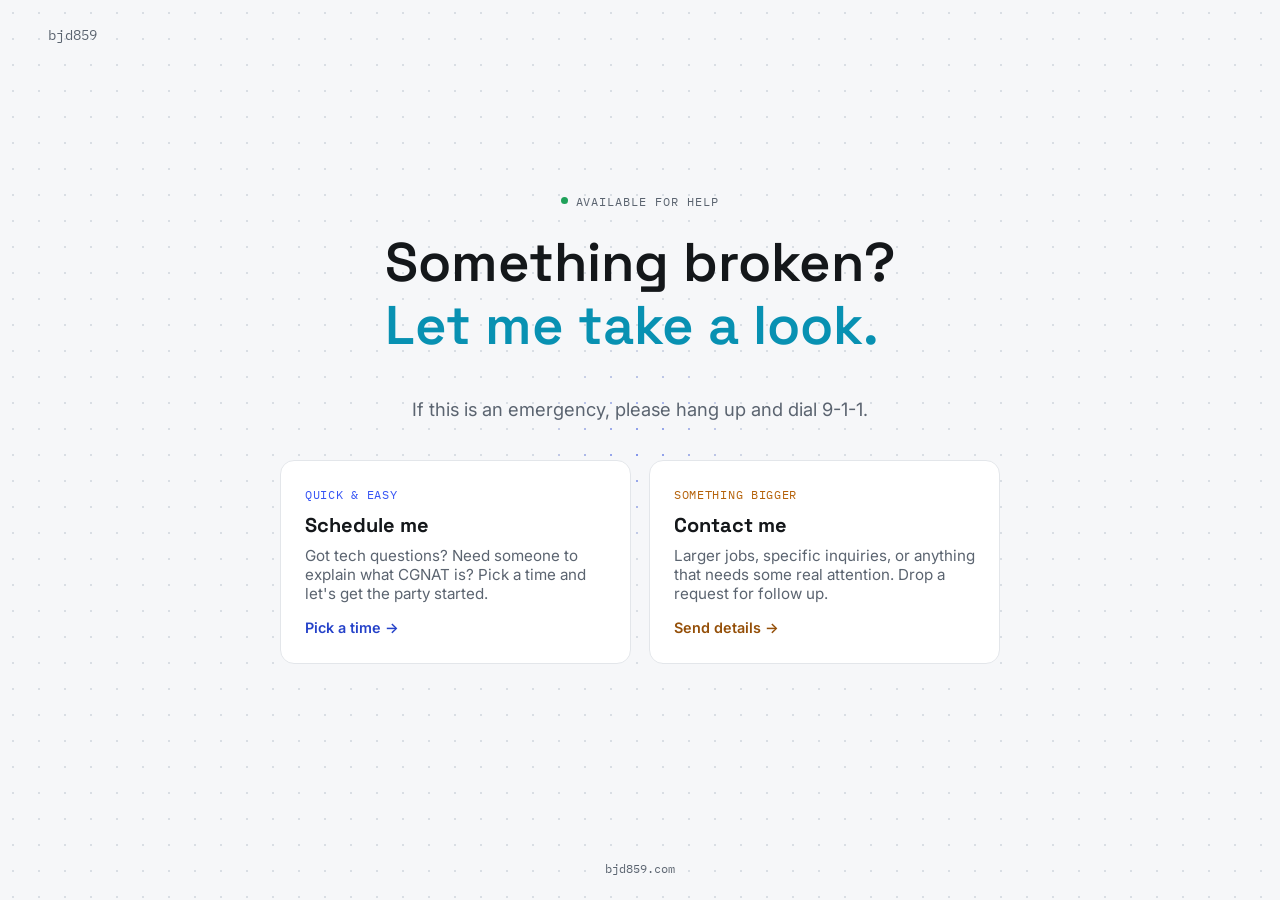
==== index.html @ 6161cbf2 "homepage updated to add tongue in cheek phrases" ====
<!DOCTYPE html>
<html lang="en">
<head>
<meta charset="UTF-8">
<meta name="viewport" content="width=device-width, initial-scale=1.0">
<title>bjd859 — Tech help, on demand</title>
<meta name="description" content="Book a quick tech troubleshooting call, or get in touch for something bigger.">
<link rel="preconnect" href="https://fonts.googleapis.com">
<link rel="preconnect" href="https://fonts.gstatic.com" crossorigin>
<link href="https://fonts.googleapis.com/css2?family=Space+Grotesk:wght@500;600;700&family=Inter:wght@400;500;600&family=IBM+Plex+Mono:wght@400;500&display=swap" rel="stylesheet">
<link rel="stylesheet" href="styles.css">
</head>
<body>
  <div class="dot-grid" aria-hidden="true"></div>
  <div class="dot-grid-highlight" aria-hidden="true"></div>

  <header class="site-header">
    <span class="wordmark">bjd859</span>
  </header>

  <main class="page">
    <span class="eyebrow"><span class="status-dot" aria-hidden="true"></span> Available for help</span>
    <h1 class="hero-heading">
      <span class="line top" id="heroTop">Something broken?</span>
      <span class="line bottom" id="heroBottom">Let me take a look.</span>
    </h1>
    <p class="lede" id="heroTip">Quick troubleshooting, updates, and tech help — pick the option that fits what you need.</p>

    <div class="choice-grid">
      <a class="choice-card book" href="/book">
        <span class="tag">Quick & Easy</span>
        <h3>Schedule me</h3>
        <p>Got tech questions? Need someone to explain what CGNAT is? Pick a time and let's get the party started.</p>
        <span class="go">Pick a time →</span>
      </a>

      <a class="choice-card contact" href="/contact">
        <span class="tag">Something bigger</span>
        <h3>Contact me</h3>
        <p>Larger jobs, specific inquiries, or anything that needs some real attention. Drop a request for follow up.</p>
        <span class="go">Send details →</span>
      </a>
    </div>
  </main>

  <footer class="site-footer">bjd859.com</footer>

  <script src="script.js"></script>
  <script src="rotator.js"></script>
  <script src="tips.js"></script>
</body>
</html>
---- styles.css ----
/* ---------------------------------------------
   Tokens
--------------------------------------------- */
:root {
  --bg: #f6f7f9;
  --surface: #ffffff;
  --text: #14171a;
  --text-muted: #5b6470;
  --border: #e3e6ea;
  --dot: #d9dee4;
  --dot-accent: #3654f4;
  --accent-book: #3654f4;
  --accent-book-dark: #2542c9;
  --accent-contact: #b5620a;
  --accent-contact-dark: #944f08;
  --radius: 14px;
  --font-display: "Space Grotesk", system-ui, sans-serif;
  --font-body: "Inter", system-ui, sans-serif;
  --font-mono: "IBM Plex Mono", ui-monospace, monospace;
}

* { box-sizing: border-box; }

html, body {
  margin: 0;
  padding: 0;
  background: var(--bg);
  color: var(--text);
  font-family: var(--font-body);
  min-height: 100%;
}

body {
  position: relative;
  display: flex;
  flex-direction: column;
  min-height: 100vh;
}

/* ---------------------------------------------
   Dot grid background (+ subtle cursor highlight)
--------------------------------------------- */
.dot-grid,
.dot-grid-highlight {
  position: fixed;
  inset: 0;
  background-image: radial-gradient(circle, var(--dot) 1px, transparent 1px);
  background-size: 26px 26px;
  pointer-events: none;
  z-index: 0;
}

.dot-grid-highlight {
  background-image: radial-gradient(circle, var(--dot-accent) 1.5px, transparent 1.5px);
  opacity: 0.55;
  -webkit-mask-image: radial-gradient(circle 160px at var(--x, 50%) var(--y, 50%), black, transparent 70%);
  mask-image: radial-gradient(circle 160px at var(--x, 50%) var(--y, 50%), black, transparent 70%);
}

@media (prefers-reduced-motion: reduce), (hover: none) {
  .dot-grid-highlight { display: none; }
}

main, header, footer {
  position: relative;
  z-index: 1;
}

/* ---------------------------------------------
   Layout shells
--------------------------------------------- */
.wordmark {
  font-family: var(--font-mono);
  font-size: 0.85rem;
  letter-spacing: 0.02em;
  color: var(--text-muted);
  text-decoration: none;
}

.wordmark:hover { color: var(--text); }

header.site-header {
  padding: 24px clamp(20px, 5vw, 48px) 0;
}

main.page {
  flex: 1;
  display: flex;
  flex-direction: column;
  justify-content: center;
  align-items: center;
  padding: 40px clamp(20px, 6vw, 48px) 64px;
  text-align: center;
}

.eyebrow {
  display: inline-flex;
  align-items: center;
  gap: 8px;
  font-family: var(--font-mono);
  font-size: 0.78rem;
  letter-spacing: 0.08em;
  text-transform: uppercase;
  color: var(--text-muted);
  margin-bottom: 22px;
}

.status-dot {
  width: 7px;
  height: 7px;
  border-radius: 50%;
  background: #1fa15a;
  box-shadow: 0 0 0 0 rgba(31, 161, 90, 0.5);
  animation: pulse 2.2s infinite;
}

@media (prefers-reduced-motion: reduce) {
  .status-dot { animation: none; }
}

@keyframes pulse {
  0% { box-shadow: 0 0 0 0 rgba(31, 161, 90, 0.45); }
  70% { box-shadow: 0 0 0 8px rgba(31, 161, 90, 0); }
  100% { box-shadow: 0 0 0 0 rgba(31, 161, 90, 0); }
}

h1 {
  font-family: var(--font-display);
  font-weight: 600;
  font-size: clamp(2.1rem, 5.5vw, 3.4rem);
  line-height: 1.08;
  margin: 0 0 18px;
  max-width: 16ch;
}

.hero-heading {
  font-family: var(--font-display);
  font-weight: 600;
  font-size: clamp(1.7rem, 5.8vw, 3.4rem);
  line-height: 1.16;
  margin: 0 0 22px;
  max-width: 90vw;
  text-align: left;
  min-height: calc(2 * 1.16em + 0.35em);
}

.hero-heading .line {
  display: block;
  white-space: nowrap;
  opacity: 0;
  transform: translateX(0);
  transition: opacity 0.5s ease, transform 0.5s ease;
  will-change: opacity, transform;
}

.hero-heading .line.hidden-left {
  transform: translateX(-32px);
}

.hero-heading .line.hidden-right {
  transform: translateX(32px);
}

.hero-heading .line.visible {
  opacity: 1;
  transform: translateX(0);
}

.hero-heading .line.exit {
  opacity: 0;
  transform: translateX(0);
  transition: opacity 0.35s ease;
}

@media (prefers-reduced-motion: reduce) {
  .hero-heading .line {
    transition: none;
    transform: none;
    opacity: 1;
  }
}

h2 {
  font-family: var(--font-display);
  font-weight: 600;
  font-size: clamp(1.7rem, 4vw, 2.3rem);
  line-height: 1.15;
  margin: 0 0 14px;
}

p.lede {
  font-size: clamp(1rem, 2vw, 1.15rem);
  color: var(--text-muted);
  max-width: 46ch;
  margin: 0 0 40px;
}

/* ---------------------------------------------
   Choice cards (index page)
--------------------------------------------- */
.choice-grid {
  display: grid;
  grid-template-columns: 1fr 1fr;
  gap: 18px;
  width: 100%;
  max-width: 720px;
}

@media (max-width: 640px) {
  .choice-grid { grid-template-columns: 1fr; }
}

.choice-card {
  display: block;
  text-align: left;
  background: var(--surface);
  border: 1px solid var(--border);
  border-radius: var(--radius);
  padding: 26px 24px;
  text-decoration: none;
  color: var(--text);
  transition: transform 0.15s ease, border-color 0.15s ease, box-shadow 0.15s ease;
  min-height: 56px;
}

.choice-card:hover,
.choice-card:focus-visible {
  transform: translateY(-2px);
  box-shadow: 0 8px 24px rgba(20, 23, 26, 0.08);
}

.choice-card:focus-visible {
  outline: 2px solid var(--accent-book);
  outline-offset: 2px;
}

.choice-card .tag {
  font-family: var(--font-mono);
  font-size: 0.72rem;
  letter-spacing: 0.06em;
  text-transform: uppercase;
  display: block;
  margin-bottom: 10px;
}

.choice-card.book .tag { color: var(--accent-book); }
.choice-card.contact .tag { color: var(--accent-contact); }

.choice-card h3 {
  font-family: var(--font-display);
  font-size: 1.25rem;
  margin: 0 0 8px;
}

.choice-card p {
  font-size: 0.95rem;
  color: var(--text-muted);
  margin: 0;
}

.choice-card .go {
  display: inline-block;
  margin-top: 16px;
  font-size: 0.9rem;
  font-weight: 600;
}

.choice-card.book .go { color: var(--accent-book-dark); }
.choice-card.contact .go { color: var(--accent-contact-dark); }

/* ---------------------------------------------
   Buttons / forms (subpages)
--------------------------------------------- */
.btn {
  display: inline-flex;
  align-items: center;
  justify-content: center;
  min-height: 52px;
  padding: 14px 28px;
  border-radius: 10px;
  font-family: var(--font-body);
  font-weight: 600;
  font-size: 1rem;
  text-decoration: none;
  border: none;
  cursor: pointer;
  transition: background 0.15s ease, transform 0.1s ease;
}

.btn:active { transform: scale(0.98); }

.btn-primary.book-theme { background: var(--accent-book); color: #fff; }
.btn-primary.book-theme:hover { background: var(--accent-book-dark); }

.btn-primary.contact-theme { background: var(--accent-contact); color: #fff; }
.btn-primary.contact-theme:hover { background: var(--accent-contact-dark); }

.btn:focus-visible {
  outline: 2px solid var(--text);
  outline-offset: 2px;
}

.panel {
  background: var(--surface);
  border: 1px solid var(--border);
  border-radius: var(--radius);
  padding: clamp(24px, 4vw, 40px);
  width: 100%;
  max-width: 560px;
  text-align: left;
}

.panel.wide { max-width: 720px; }

.cal-embed-frame {
  width: 100%;
  height: 620px;
  border: 1px solid var(--border);
  border-radius: 10px;
  overflow: hidden;
}

.cal-placeholder {
  width: 100%;
  min-height: 320px;
  border: 1px dashed var(--border);
  border-radius: 10px;
  display: flex;
  align-items: center;
  justify-content: center;
  color: var(--text-muted);
  font-family: var(--font-mono);
  font-size: 0.85rem;
  text-align: center;
  padding: 24px;
}

form.contact-form {
  display: flex;
  flex-direction: column;
  gap: 16px;
  margin-top: 24px;
}

.field label {
  display: block;
  font-family: var(--font-mono);
  font-size: 0.75rem;
  letter-spacing: 0.04em;
  text-transform: uppercase;
  color: var(--text-muted);
  margin-bottom: 6px;
}

.field input,
.field textarea {
  width: 100%;
  font-family: var(--font-body);
  font-size: 1rem;
  padding: 12px 14px;
  border: 1px solid var(--border);
  border-radius: 8px;
  background: #fff;
  color: var(--text);
}

.field textarea { resize: vertical; min-height: 120px; }

.field input:focus-visible,
.field textarea:focus-visible {
  outline: 2px solid var(--accent-contact);
  outline-offset: 1px;
}

.back-link {
  font-family: var(--font-mono);
  font-size: 0.85rem;
  color: var(--text-muted);
  text-decoration: none;
  display: inline-block;
  margin-bottom: 28px;
}

.back-link:hover { color: var(--text); }

.crosslink {
  margin-top: 28px;
  font-size: 0.92rem;
  color: var(--text-muted);
}

.crosslink a { color: var(--text); font-weight: 600; }

footer.site-footer {
  text-align: center;
  padding: 24px;
  font-family: var(--font-mono);
  font-size: 0.75rem;
  color: var(--text-muted);
}
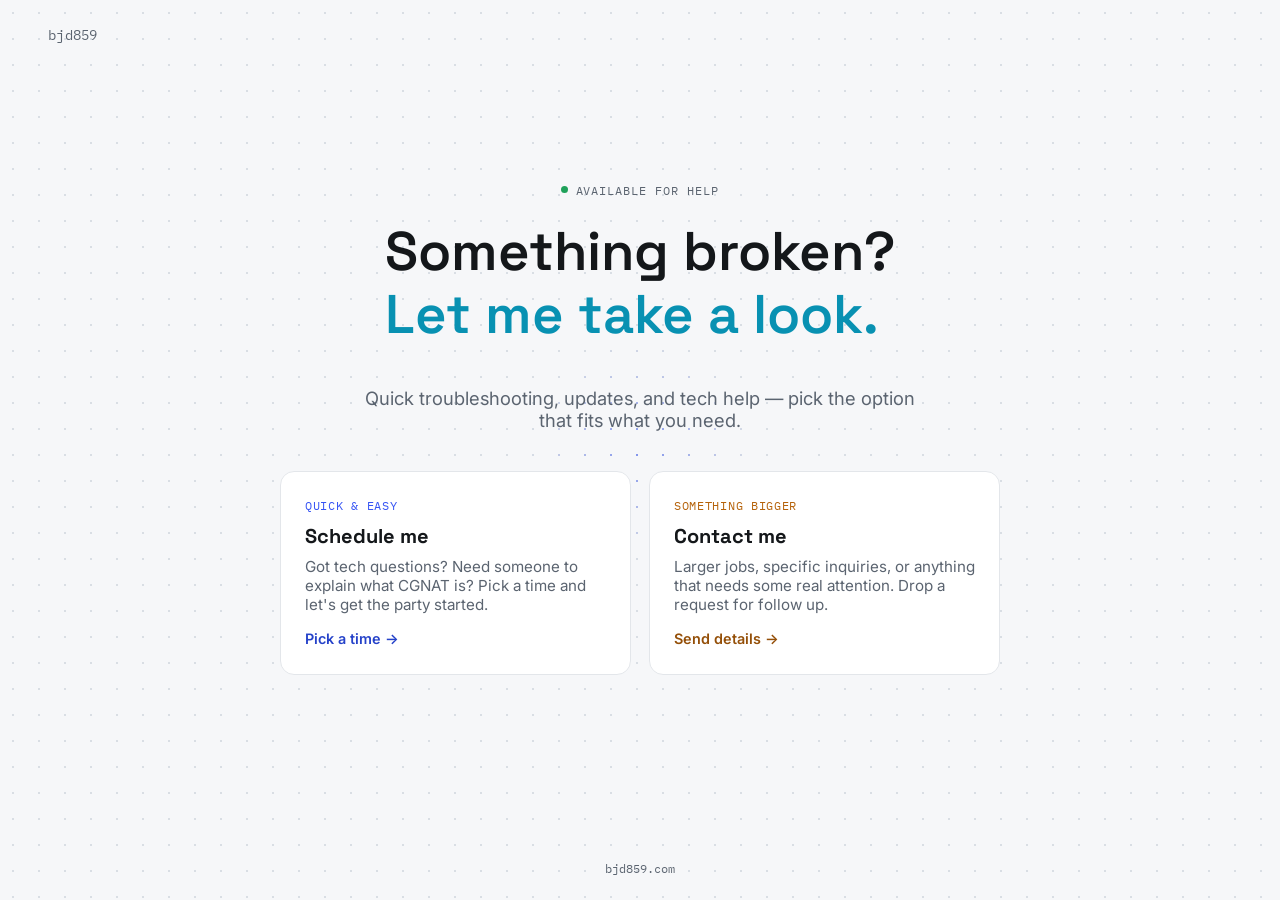
==== commit f623b228: "renamed some items to force refresh for rotator text" ====
--- a/index.html
+++ b/index.html
@@ -21,14 +21,14 @@
   <main class="page">
     <span class="eyebrow"><span class="status-dot" aria-hidden="true"></span> Available for help</span>
     <h1 class="hero-heading">
-      <span class="line top" id="heroTop">Something broken?</span>
-      <span class="line bottom" id="heroBottom">Let me take a look.</span>
+      <span class="line top" id="lineTop">Something broken?</span>
+      <span class="line bottom" id="lineBottom">Let me take a look.</span>
     </h1>
-    <p class="lede" id="heroTip">Quick troubleshooting, updates, and tech help — pick the option that fits what you need.</p>
+    <p class="lede" id="tipText">Quick troubleshooting, updates, and tech help — pick the option that fits what you need.</p>
 
     <div class="choice-grid">
       <a class="choice-card book" href="/book">
-        <span class="tag">Quick & Easy</span>
+        <span class="tag">Quick &amp; Easy</span>
         <h3>Schedule me</h3>
         <p>Got tech questions? Need someone to explain what CGNAT is? Pick a time and let's get the party started.</p>
         <span class="go">Pick a time →</span>
@@ -45,8 +45,8 @@
 
   <footer class="site-footer">bjd859.com</footer>
 
-  <script src="script.js"></script>
-  <script src="rotator.js"></script>
-  <script src="tips.js"></script>
+  <script src="cursor-fx.js"></script>
+  <script src="line-swap.js"></script>
+  <script src="loading-tip.js"></script>
 </body>
 </html>
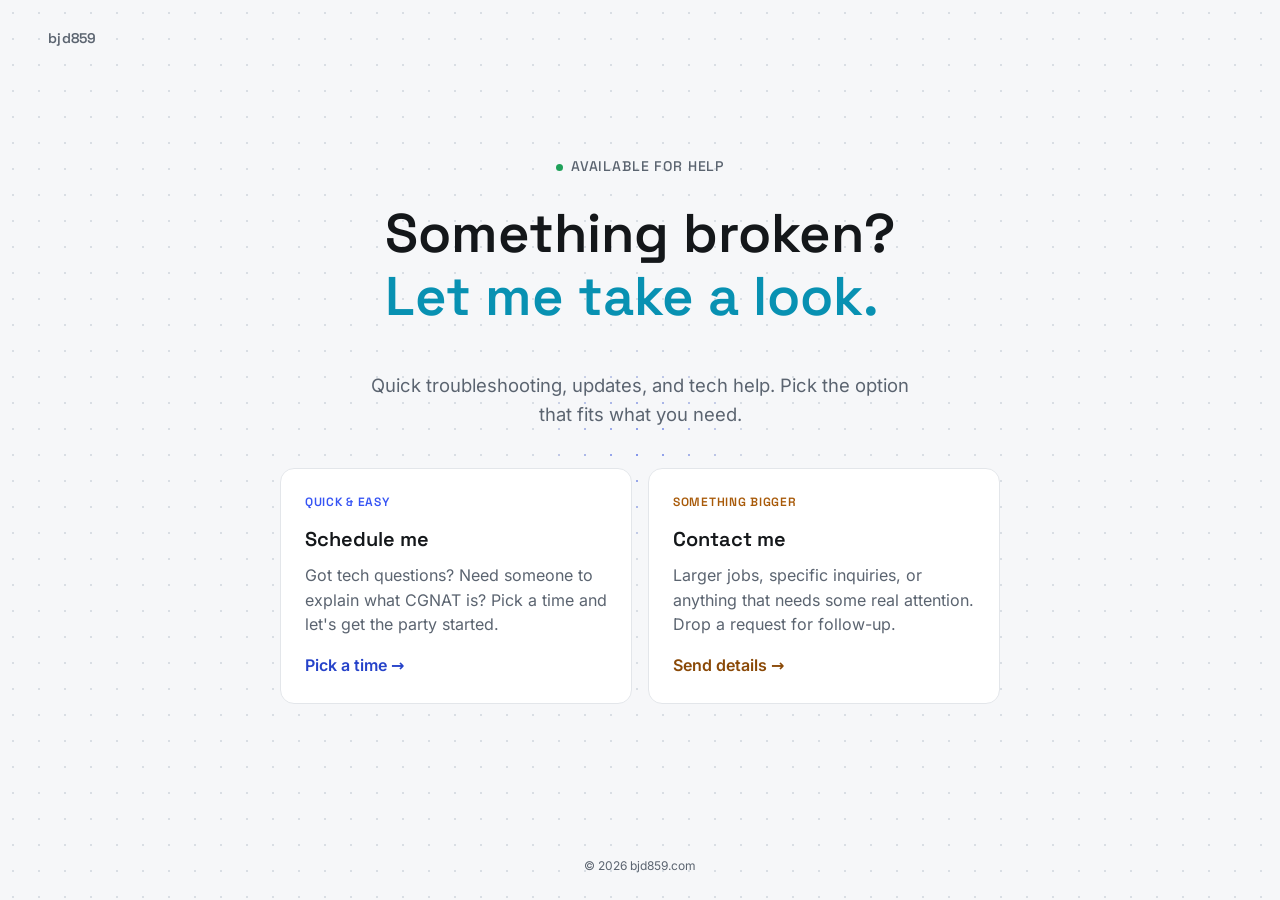
==== commit 3614642b: "Rewrite pages: full head, accessibility, local form backend - Every page gets canonical, Open Graph," ====
--- a/index.html
+++ b/index.html
@@ -1,16 +1,42 @@
 <!DOCTYPE html>
 <html lang="en">
 <head>
-<meta charset="UTF-8">
-<meta name="viewport" content="width=device-width, initial-scale=1.0">
-<title>bjd859 — Tech help, on demand</title>
-<meta name="description" content="Book a quick tech troubleshooting call, or get in touch for something bigger.">
-<link rel="preconnect" href="https://fonts.googleapis.com">
-<link rel="preconnect" href="https://fonts.gstatic.com" crossorigin>
-<link href="https://fonts.googleapis.com/css2?family=Space+Grotesk:wght@500;600;700&family=Inter:wght@400;500;600&family=IBM+Plex+Mono:wght@400;500&display=swap" rel="stylesheet">
-<link rel="stylesheet" href="styles.css">
+  <meta charset="utf-8">
+  <meta name="viewport" content="width=device-width, initial-scale=1">
+  <title>bjd859 | Tech help, on demand</title>
+  <meta name="description" content="Book a quick tech troubleshooting call, or get in touch for something bigger.">
+  <link rel="canonical" href="https://bjd859.com/">
+  <meta name="theme-color" content="#f6f7f9">
+  <meta name="color-scheme" content="light">
+  <link rel="icon" href="/favicon.ico" sizes="48x48">
+  <link rel="icon" href="/favicon.svg" type="image/svg+xml">
+  <link rel="apple-touch-icon" href="/apple-touch-icon.png">
+  <meta property="og:type" content="website">
+  <meta property="og:site_name" content="bjd859">
+  <meta property="og:title" content="bjd859 | Tech help, on demand">
+  <meta property="og:description" content="Book a quick tech troubleshooting call, or get in touch for something bigger.">
+  <meta property="og:url" content="https://bjd859.com/">
+  <meta property="og:image" content="https://bjd859.com/og-image.jpg">
+  <meta property="og:image:width" content="1200">
+  <meta property="og:image:height" content="630">
+  <meta property="og:image:alt" content="Something broken? Let me take a look. Tech help, on demand from bjd859.">
+  <meta name="twitter:card" content="summary_large_image">
+  <link rel="preload" href="/assets/fonts/space-grotesk-latin.woff2" as="font" type="font/woff2" crossorigin>
+  <link rel="stylesheet" href="/assets/css/styles.css">
+  <script type="application/ld+json">
+    {
+      "@context": "https://schema.org",
+      "@type": "WebSite",
+      "name": "bjd859",
+      "url": "https://bjd859.com/",
+      "description": "Book a quick tech troubleshooting call, or get in touch for something bigger."
+    }
+  </script>
+  <script src="/assets/js/cursor-fx.js" defer></script>
+  <script src="/assets/js/line-swap.js" defer></script>
 </head>
 <body>
+  <a class="skip-link" href="#main">Skip to content</a>
   <div class="dot-grid" aria-hidden="true"></div>
   <div class="dot-grid-highlight" aria-hidden="true"></div>
 
@@ -18,35 +44,31 @@
     <span class="wordmark">bjd859</span>
   </header>
 
-  <main class="page">
-    <span class="eyebrow"><span class="status-dot" aria-hidden="true"></span> Available for help</span>
-    <h1 class="hero-heading">
-      <span class="line top" id="lineTop">Something broken?</span>
-      <span class="line bottom" id="lineBottom">Let me take a look.</span>
+  <main class="page" id="main">
+    <p class="status"><span class="status__dot" aria-hidden="true"></span> Available for help</p>
+    <h1 class="hero">
+      <span class="hero__line" id="line-top">Something broken?</span>
+      <span class="hero__line hero__line--bottom" id="line-bottom">Let me take a look.</span>
     </h1>
-    <p class="lede" id="tipText">Quick troubleshooting, updates, and tech help — pick the option that fits what you need.</p>
+    <p class="lede">Quick troubleshooting, updates, and tech help. Pick the option that fits what you need.</p>
 
-    <div class="choice-grid">
-      <a class="choice-card book" href="/book">
-        <span class="tag">Quick &amp; Easy</span>
-        <h3>Schedule me</h3>
-        <p>Got tech questions? Need someone to explain what CGNAT is? Pick a time and let's get the party started.</p>
-        <span class="go">Pick a time →</span>
+    <div class="choices">
+      <a class="card card--book" href="/book/">
+        <span class="card__tag">Quick &amp; easy</span>
+        <h2 class="card__title">Schedule me</h2>
+        <p class="card__text">Got tech questions? Need someone to explain what CGNAT is? Pick a time and let's get the party started.</p>
+        <span class="card__go">Pick a time →</span>
       </a>
 
-      <a class="choice-card contact" href="/contact">
-        <span class="tag">Something bigger</span>
-        <h3>Contact me</h3>
-        <p>Larger jobs, specific inquiries, or anything that needs some real attention. Drop a request for follow up.</p>
-        <span class="go">Send details →</span>
+      <a class="card card--contact" href="/contact/">
+        <span class="card__tag">Something bigger</span>
+        <h2 class="card__title">Contact me</h2>
+        <p class="card__text">Larger jobs, specific inquiries, or anything that needs some real attention. Drop a request for follow-up.</p>
+        <span class="card__go">Send details →</span>
       </a>
     </div>
   </main>
 
-  <footer class="site-footer">bjd859.com</footer>
-
-  <script src="cursor-fx.js"></script>
-  <script src="line-swap.js"></script>
-  <script src="loading-tip.js"></script>
+  <footer class="site-footer">© 2026 bjd859.com</footer>
 </body>
-</html>+</html>
--- a/assets/css/styles.css
+++ b/assets/css/styles.css
@@ -0,0 +1,494 @@
+/* Fonts */
+@font-face {
+  font-family: "Space Grotesk";
+  src: url("/assets/fonts/space-grotesk-latin.woff2") format("woff2");
+  font-weight: 500 700;
+  font-style: normal;
+  font-display: swap;
+}
+
+@font-face {
+  font-family: "Inter";
+  src: url("/assets/fonts/inter-latin.woff2") format("woff2");
+  font-weight: 400 600;
+  font-style: normal;
+  font-display: swap;
+}
+
+/* Tokens */
+:root {
+  color-scheme: light;
+
+  --bg: #f6f7f9;
+  --surface: #ffffff;
+  --text: #14171a;
+  --text-muted: #5b6470;
+  --border: #e3e6ea;
+  --dot: #d9dee4;
+  --accent-book: #3654f4;
+  --accent-book-dark: #2542c9;
+  --accent-contact: #a85a09;
+  --accent-contact-dark: #8a4907;
+  --status: #1fa15a;
+  --status-glow: rgb(31 161 90 / 0.45);
+  --status-glow-end: rgb(31 161 90 / 0);
+  --shadow: 0 8px 24px rgb(20 23 26 / 0.08);
+
+  /* Hero bottom-line colours, one per headline pair */
+  --tone-1: #0891b2;
+  --tone-2: #4d7c0f;
+  --tone-3: #ea580c;
+  --tone-4: #1e3a8a;
+  --tone-5: #7c3aed;
+
+  --font-display: "Space Grotesk", system-ui, sans-serif;
+  --font-body: "Inter", system-ui, sans-serif;
+
+  --text-xs: 0.75rem;
+  --text-sm: 0.875rem;
+  --text-base: 1rem;
+  --text-md: 1.0625rem;
+  --text-lg: 1.25rem;
+  --text-lede: clamp(1rem, 2vw, 1.15rem);
+  --text-h1: clamp(1.7rem, 5.8vw, 3.4rem);
+  --text-h1-page: clamp(1.7rem, 4vw, 2.3rem);
+
+  --space-1: 0.25rem;
+  --space-2: 0.5rem;
+  --space-3: 0.75rem;
+  --space-4: 1rem;
+  --space-5: 1.5rem;
+  --space-6: 2rem;
+  --space-7: 2.5rem;
+  --space-8: 4rem;
+  --gutter: clamp(1.25rem, 5vw, 3rem);
+
+  --radius: 14px;
+  --radius-sm: 8px;
+  --focus: 2px solid var(--accent-book);
+  --dot-gap: 26px;
+  --glow-radius: 160px;
+  --nudge: 32px;
+  --ease: 0.15s ease;
+}
+
+/* Base */
+*,
+*::before,
+*::after {
+  box-sizing: border-box;
+}
+
+html {
+  background: var(--bg);
+}
+
+body {
+  position: relative;
+  display: flex;
+  flex-direction: column;
+  min-height: 100vh;
+  margin: 0;
+  background: var(--bg);
+  color: var(--text);
+  font-family: var(--font-body);
+  font-size: var(--text-md);
+  line-height: 1.55;
+}
+
+a {
+  color: inherit;
+}
+
+:focus-visible {
+  outline: var(--focus);
+  outline-offset: 2px;
+}
+
+.skip-link {
+  position: absolute;
+  top: var(--space-2);
+  left: var(--space-2);
+  z-index: 10;
+  padding: var(--space-2) var(--space-4);
+  background: var(--text);
+  color: var(--surface);
+  border-radius: var(--radius-sm);
+  transform: translateY(-200%);
+}
+
+.skip-link:focus {
+  transform: none;
+}
+
+/* Dot grid background, with a cursor-following highlight added by cursor-fx.js */
+.dot-grid,
+.dot-grid-highlight {
+  position: fixed;
+  inset: 0;
+  z-index: 0;
+  background-image: radial-gradient(circle, var(--dot) 1px, transparent 1px);
+  background-size: var(--dot-gap) var(--dot-gap);
+  pointer-events: none;
+}
+
+.dot-grid-highlight {
+  background-image: radial-gradient(circle, var(--accent-book) 1.5px, transparent 1.5px);
+  opacity: 0.55;
+  mask-image: radial-gradient(
+    circle var(--glow-radius) at var(--x, 50%) var(--y, 50%),
+    black,
+    transparent 70%
+  );
+}
+
+@media (prefers-reduced-motion: reduce), (hover: none) {
+  .dot-grid-highlight {
+    display: none;
+  }
+}
+
+.site-header,
+.page,
+.site-footer {
+  position: relative;
+  z-index: 1;
+}
+
+/* Header */
+.site-header {
+  padding: var(--space-5) var(--gutter) 0;
+}
+
+.wordmark {
+  font-family: var(--font-display);
+  font-size: var(--text-sm);
+  font-weight: 600;
+  letter-spacing: 0.02em;
+  color: var(--text-muted);
+  text-decoration: none;
+}
+
+a.wordmark:hover {
+  color: var(--text);
+}
+
+/* Page shell */
+.page {
+  flex: 1;
+  display: flex;
+  flex-direction: column;
+  justify-content: center;
+  align-items: center;
+  padding: var(--space-7) var(--gutter) var(--space-8);
+  text-align: center;
+}
+
+.status {
+  display: inline-flex;
+  align-items: center;
+  gap: var(--space-2);
+  margin: 0 0 var(--space-5);
+  font-family: var(--font-display);
+  font-size: var(--text-sm);
+  font-weight: 500;
+  letter-spacing: 0.06em;
+  text-transform: uppercase;
+  color: var(--text-muted);
+}
+
+.status__dot {
+  width: 7px;
+  height: 7px;
+  border-radius: 50%;
+  background: var(--status);
+  animation: pulse 2.2s infinite;
+}
+
+@keyframes pulse {
+  0% { box-shadow: 0 0 0 0 var(--status-glow); }
+  70% { box-shadow: 0 0 0 8px var(--status-glow-end); }
+  100% { box-shadow: 0 0 0 0 var(--status-glow-end); }
+}
+
+@media (prefers-reduced-motion: reduce) {
+  .status__dot {
+    animation: none;
+  }
+}
+
+h1,
+h2 {
+  font-family: var(--font-display);
+  font-weight: 600;
+}
+
+h1 {
+  font-size: var(--text-h1-page);
+  line-height: 1.15;
+  margin: 0 0 var(--space-4);
+}
+
+.lede {
+  max-width: 46ch;
+  margin: 0 0 var(--space-7);
+  font-size: var(--text-lede);
+  color: var(--text-muted);
+}
+
+.panel .lede {
+  margin-bottom: 0;
+}
+
+/* Hero headline (index). Lines are visible by default; line-swap.js adds
+   .is-cycling before it starts animating, so the text shows with JS off. */
+.hero {
+  max-width: 90vw;
+  min-height: calc(2 * 1.16em + 0.35em);
+  margin: 0 0 var(--space-5);
+  font-size: var(--text-h1);
+  line-height: 1.16;
+  text-align: left;
+}
+
+.hero__line {
+  display: block;
+  white-space: nowrap;
+}
+
+.hero__line--bottom {
+  color: var(--tone-1);
+}
+
+.hero__line[data-tone="2"] { color: var(--tone-2); }
+.hero__line[data-tone="3"] { color: var(--tone-3); }
+.hero__line[data-tone="4"] { color: var(--tone-4); }
+.hero__line[data-tone="5"] { color: var(--tone-5); }
+
+.hero.is-cycling .hero__line {
+  opacity: 0;
+  transition: opacity 0.5s ease, transform 0.5s ease;
+  will-change: opacity, transform;
+}
+
+.hero.is-cycling .hero__line.is-left {
+  transform: translateX(calc(-1 * var(--nudge)));
+}
+
+.hero.is-cycling .hero__line.is-right {
+  transform: translateX(var(--nudge));
+}
+
+.hero.is-cycling .hero__line.is-visible {
+  opacity: 1;
+  transform: none;
+}
+
+.hero.is-cycling .hero__line.is-leaving {
+  opacity: 0;
+  transform: none;
+  transition: opacity 0.35s ease;
+}
+
+/* Choice cards (index) */
+.choices {
+  display: grid;
+  gap: var(--space-4);
+  width: 100%;
+  max-width: 720px;
+}
+
+@media (min-width: 640px) {
+  .choices {
+    grid-template-columns: 1fr 1fr;
+  }
+}
+
+.card {
+  display: block;
+  padding: var(--space-5);
+  text-align: left;
+  text-decoration: none;
+  color: var(--text);
+  background: var(--surface);
+  border: 1px solid var(--border);
+  border-radius: var(--radius);
+  transition: transform var(--ease), box-shadow var(--ease);
+}
+
+.card:hover,
+.card:focus-visible {
+  transform: translateY(-2px);
+  box-shadow: var(--shadow);
+}
+
+@media (prefers-reduced-motion: reduce) {
+  .card:hover,
+  .card:focus-visible {
+    transform: none;
+  }
+}
+
+.card__tag {
+  display: block;
+  margin-bottom: var(--space-3);
+  font-family: var(--font-display);
+  font-size: var(--text-xs);
+  font-weight: 600;
+  letter-spacing: 0.06em;
+  text-transform: uppercase;
+}
+
+.card__title {
+  margin: 0 0 var(--space-2);
+  font-size: var(--text-lg);
+}
+
+.card__text {
+  margin: 0;
+  font-size: var(--text-base);
+  color: var(--text-muted);
+}
+
+.card__go {
+  display: inline-block;
+  margin-top: var(--space-4);
+  font-size: var(--text-base);
+  font-weight: 600;
+}
+
+.card--book .card__tag { color: var(--accent-book); }
+.card--book .card__go { color: var(--accent-book-dark); }
+.card--contact .card__tag { color: var(--accent-contact); }
+.card--contact .card__go { color: var(--accent-contact-dark); }
+
+/* Panels (sub pages) */
+.panel {
+  width: 100%;
+  max-width: 560px;
+  padding: clamp(var(--space-5), 4vw, var(--space-7));
+  text-align: left;
+  background: var(--surface);
+  border: 1px solid var(--border);
+  border-radius: var(--radius);
+}
+
+.panel--wide {
+  max-width: 720px;
+}
+
+.back-link {
+  display: inline-block;
+  margin-bottom: var(--space-5);
+  font-size: var(--text-sm);
+  color: var(--text-muted);
+  text-decoration: none;
+}
+
+.back-link:hover {
+  color: var(--text);
+}
+
+.crosslink {
+  margin: var(--space-5) 0 0;
+  font-size: var(--text-base);
+  color: var(--text-muted);
+}
+
+.crosslink a {
+  font-weight: 600;
+  color: var(--text);
+}
+
+/* Booking embed */
+.cal-embed {
+  width: 100%;
+  margin-top: var(--space-5);
+  overflow: auto;
+}
+
+/* Form */
+.form {
+  display: flex;
+  flex-direction: column;
+  gap: var(--space-4);
+  margin-top: var(--space-5);
+}
+
+.field label {
+  display: block;
+  margin-bottom: var(--space-1);
+  font-size: var(--text-sm);
+  font-weight: 600;
+  color: var(--text);
+}
+
+.field__req {
+  color: var(--text-muted);
+  font-weight: 400;
+}
+
+.field input,
+.field textarea {
+  width: 100%;
+  padding: var(--space-3) var(--space-4);
+  font: inherit;
+  font-size: var(--text-base);
+  color: var(--text);
+  background: var(--surface);
+  border: 1px solid var(--text-muted);
+  border-radius: var(--radius-sm);
+}
+
+.field textarea {
+  min-height: 8rem;
+  resize: vertical;
+}
+
+.field input:focus-visible,
+.field textarea:focus-visible {
+  outline-color: var(--accent-contact);
+  outline-offset: 1px;
+}
+
+.form__hp {
+  position: absolute;
+  left: -9999px;
+  width: 1px;
+  height: 1px;
+  overflow: hidden;
+}
+
+.btn {
+  display: inline-flex;
+  align-items: center;
+  justify-content: center;
+  align-self: flex-start;
+  min-height: 52px;
+  padding: var(--space-3) var(--space-6);
+  font: inherit;
+  font-size: var(--text-base);
+  font-weight: 600;
+  color: var(--surface);
+  background: var(--accent-contact);
+  border: none;
+  border-radius: var(--radius-sm);
+  cursor: pointer;
+  transition: background var(--ease);
+}
+
+.btn:hover {
+  background: var(--accent-contact-dark);
+}
+
+.btn:focus-visible {
+  outline-color: var(--text);
+}
+
+/* Footer */
+.site-footer {
+  padding: var(--space-5);
+  font-size: var(--text-xs);
+  text-align: center;
+  color: var(--text-muted);
+}
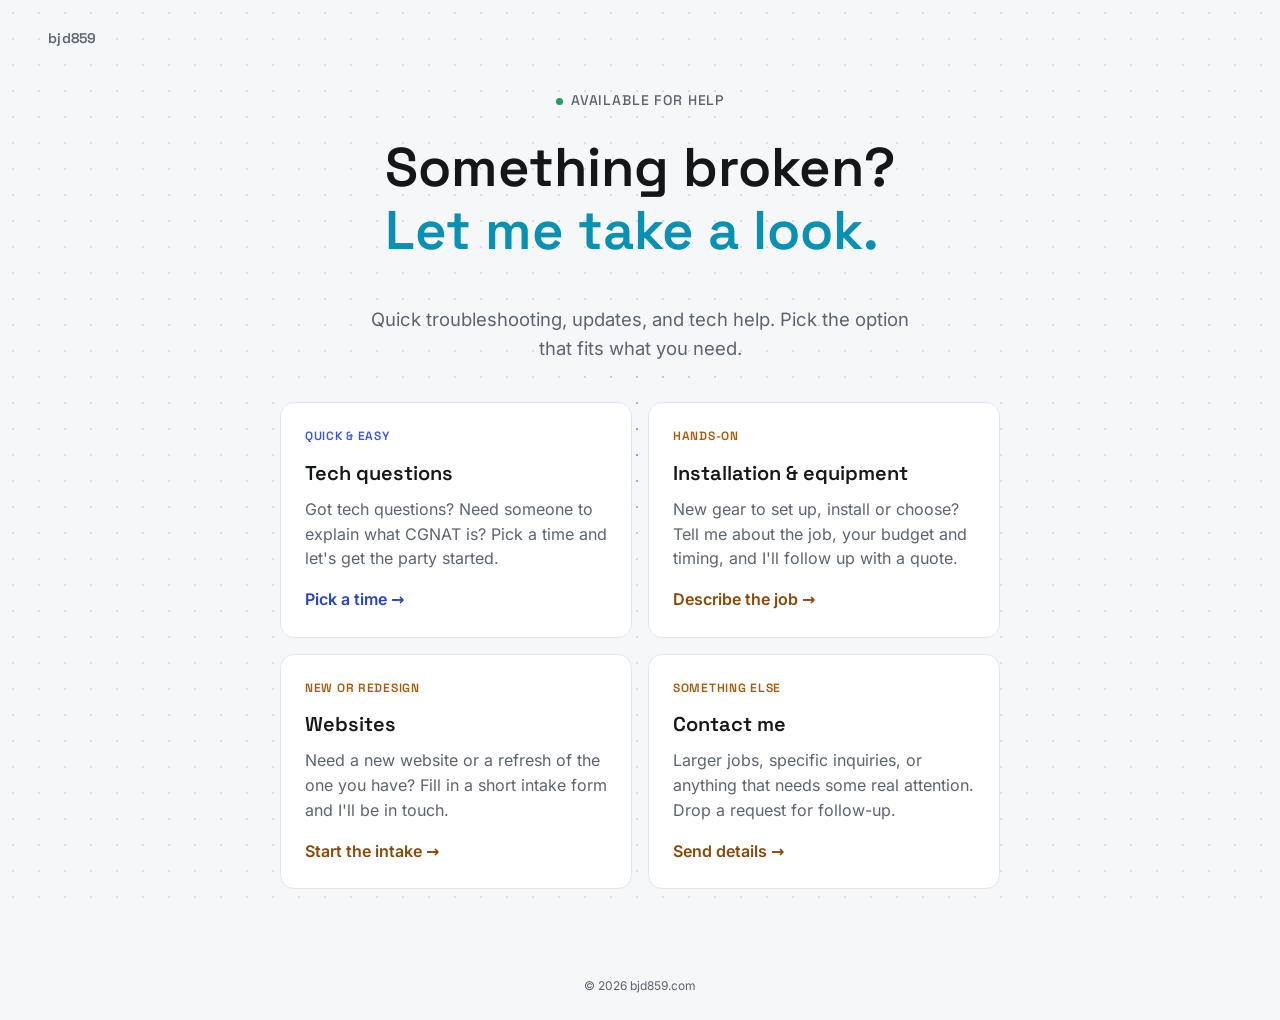
==== commit e834b008: "Add service cards and two intake forms - Home now has four cards: Tech questions (Cal.com booking), " ====
--- a/index.html
+++ b/index.html
@@ -55,13 +55,27 @@
     <div class="choices">
       <a class="card card--book" href="/book/">
         <span class="card__tag">Quick &amp; easy</span>
-        <h2 class="card__title">Schedule me</h2>
+        <h2 class="card__title">Tech questions</h2>
         <p class="card__text">Got tech questions? Need someone to explain what CGNAT is? Pick a time and let's get the party started.</p>
         <span class="card__go">Pick a time →</span>
       </a>
 
-      <a class="card card--contact" href="/contact/">
-        <span class="card__tag">Something bigger</span>
+      <a class="card card--form" href="/install/">
+        <span class="card__tag">Hands-on</span>
+        <h2 class="card__title">Installation &amp; equipment</h2>
+        <p class="card__text">New gear to set up, install or choose? Tell me about the job, your budget and timing, and I'll follow up with a quote.</p>
+        <span class="card__go">Describe the job →</span>
+      </a>
+
+      <a class="card card--form" href="/websites/">
+        <span class="card__tag">New or redesign</span>
+        <h2 class="card__title">Websites</h2>
+        <p class="card__text">Need a new website or a refresh of the one you have? Fill in a short intake form and I'll be in touch.</p>
+        <span class="card__go">Start the intake →</span>
+      </a>
+
+      <a class="card card--form" href="/contact/">
+        <span class="card__tag">Something else</span>
         <h2 class="card__title">Contact me</h2>
         <p class="card__text">Larger jobs, specific inquiries, or anything that needs some real attention. Drop a request for follow-up.</p>
         <span class="card__go">Send details →</span>
--- a/assets/css/styles.css
+++ b/assets/css/styles.css
@@ -359,8 +359,8 @@
 
 .card--book .card__tag { color: var(--accent-book); }
 .card--book .card__go { color: var(--accent-book-dark); }
-.card--contact .card__tag { color: var(--accent-contact); }
-.card--contact .card__go { color: var(--accent-contact-dark); }
+.card--form .card__tag { color: var(--accent-contact); }
+.card--form .card__go { color: var(--accent-contact-dark); }
 
 /* Panels (sub pages) */
 .panel {
@@ -428,7 +428,64 @@
   font-weight: 400;
 }
 
-.field input,
+.form__row {
+  display: grid;
+  gap: var(--space-4);
+}
+
+@media (min-width: 640px) {
+  .form__row {
+    grid-template-columns: 1fr 1fr;
+  }
+}
+
+.field--group {
+  margin: 0;
+  padding: 0;
+  border: none;
+}
+
+.field--group legend {
+  margin-bottom: var(--space-2);
+  padding: 0;
+  font-size: var(--text-sm);
+  font-weight: 600;
+}
+
+.choices-list {
+  display: grid;
+  gap: var(--space-2) var(--space-4);
+}
+
+@media (min-width: 640px) {
+  .choices-list {
+    grid-template-columns: 1fr 1fr;
+  }
+}
+
+.check {
+  display: flex;
+  align-items: center;
+  gap: var(--space-2);
+  font-size: var(--text-base);
+  cursor: pointer;
+}
+
+.check input {
+  width: 1.125rem;
+  height: 1.125rem;
+  margin: 0;
+  accent-color: var(--accent-contact);
+}
+
+.field__hint {
+  margin: var(--space-1) 0 0;
+  font-size: var(--text-sm);
+  color: var(--text-muted);
+}
+
+.field input:not([type="checkbox"]),
+.field select,
 .field textarea {
   width: 100%;
   padding: var(--space-3) var(--space-4);
@@ -446,6 +503,7 @@
 }
 
 .field input:focus-visible,
+.field select:focus-visible,
 .field textarea:focus-visible {
   outline-color: var(--accent-contact);
   outline-offset: 1px;
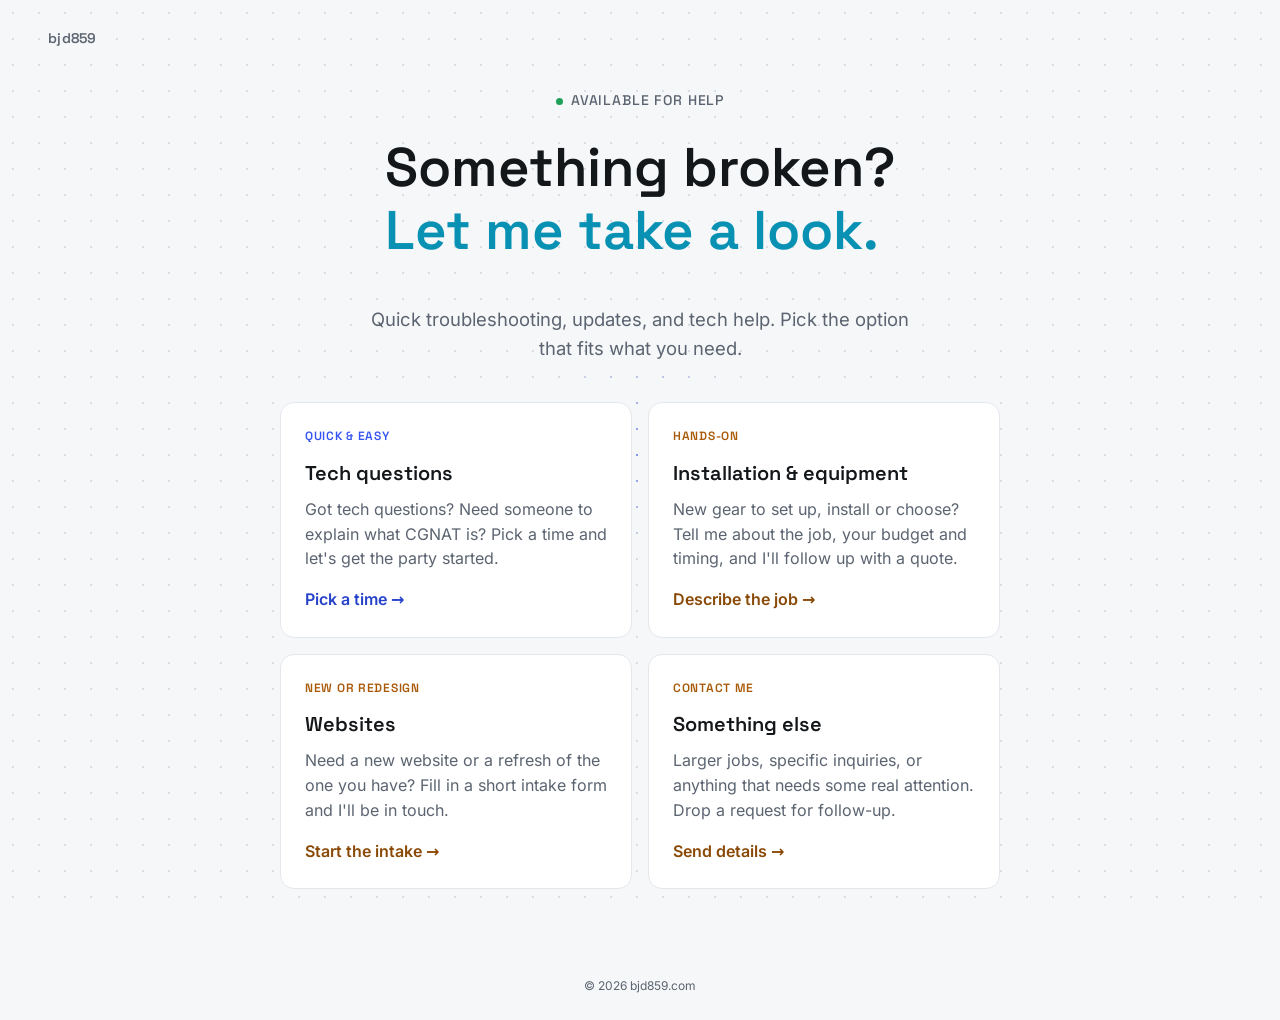
==== commit d12595e2: "Rename fourth card to Something else Co-Authored-By: Claude Opus 5.5 <noreply@anthropic.com>" ====
--- a/index.html
+++ b/index.html
@@ -75,8 +75,8 @@
       </a>
 
       <a class="card card--form" href="/contact/">
-        <span class="card__tag">Something else</span>
-        <h2 class="card__title">Contact me</h2>
+        <span class="card__tag">Contact me</span>
+        <h2 class="card__title">Something else</h2>
         <p class="card__text">Larger jobs, specific inquiries, or anything that needs some real attention. Drop a request for follow-up.</p>
         <span class="card__go">Send details →</span>
       </a>
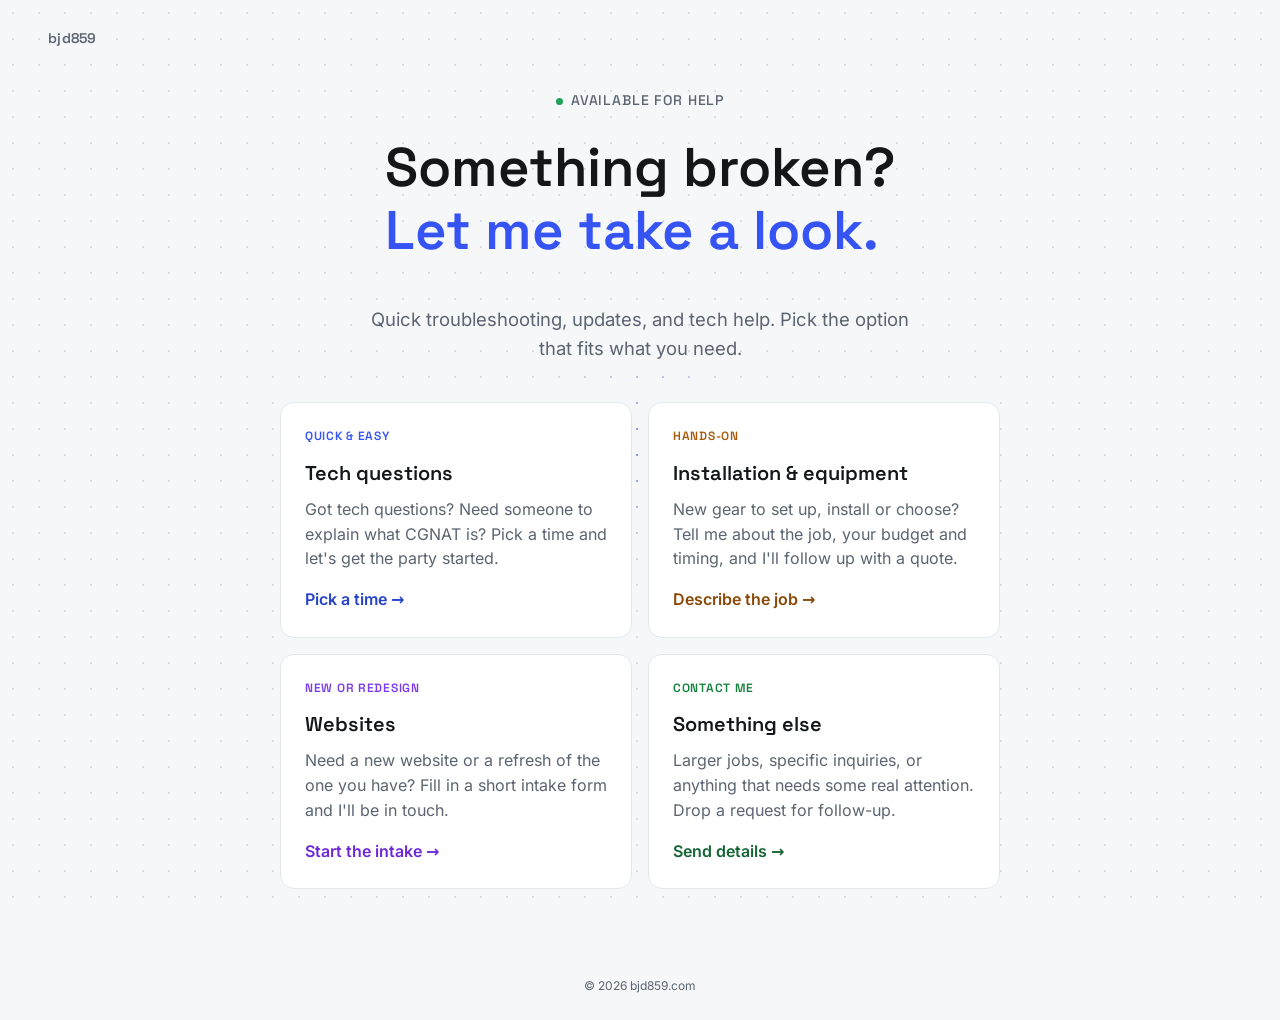
==== commit 5cfc2c6c: "Give each service its own colour and two hero phrases - Four service colours (blue, orange, violet, " ====
--- a/index.html
+++ b/index.html
@@ -53,28 +53,28 @@
     <p class="lede">Quick troubleshooting, updates, and tech help. Pick the option that fits what you need.</p>
 
     <div class="choices">
-      <a class="card card--book" href="/book/">
+      <a class="card theme-tech" href="/book/">
         <span class="card__tag">Quick &amp; easy</span>
         <h2 class="card__title">Tech questions</h2>
         <p class="card__text">Got tech questions? Need someone to explain what CGNAT is? Pick a time and let's get the party started.</p>
         <span class="card__go">Pick a time →</span>
       </a>
 
-      <a class="card card--form" href="/install/">
+      <a class="card theme-install" href="/install/">
         <span class="card__tag">Hands-on</span>
         <h2 class="card__title">Installation &amp; equipment</h2>
         <p class="card__text">New gear to set up, install or choose? Tell me about the job, your budget and timing, and I'll follow up with a quote.</p>
         <span class="card__go">Describe the job →</span>
       </a>
 
-      <a class="card card--form" href="/websites/">
+      <a class="card theme-web" href="/websites/">
         <span class="card__tag">New or redesign</span>
         <h2 class="card__title">Websites</h2>
         <p class="card__text">Need a new website or a refresh of the one you have? Fill in a short intake form and I'll be in touch.</p>
         <span class="card__go">Start the intake →</span>
       </a>
 
-      <a class="card card--form" href="/contact/">
+      <a class="card theme-else" href="/contact/">
         <span class="card__tag">Contact me</span>
         <h2 class="card__title">Something else</h2>
         <p class="card__text">Larger jobs, specific inquiries, or anything that needs some real attention. Drop a request for follow-up.</p>
--- a/assets/css/styles.css
+++ b/assets/css/styles.css
@@ -25,21 +25,23 @@
   --text-muted: #5b6470;
   --border: #e3e6ea;
   --dot: #d9dee4;
-  --accent-book: #3654f4;
-  --accent-book-dark: #2542c9;
-  --accent-contact: #a85a09;
-  --accent-contact-dark: #8a4907;
   --status: #1fa15a;
   --status-glow: rgb(31 161 90 / 0.45);
   --status-glow-end: rgb(31 161 90 / 0);
   --shadow: 0 8px 24px rgb(20 23 26 / 0.08);
 
-  /* Hero bottom-line colours, one per headline pair */
-  --tone-1: #0891b2;
-  --tone-2: #4d7c0f;
-  --tone-3: #ea580c;
-  --tone-4: #1e3a8a;
-  --tone-5: #7c3aed;
+  /* One colour per service; cards, hero answers and form pages share them */
+  --c-tech: #3654f4;
+  --c-tech-dark: #2542c9;
+  --c-install: #a85a09;
+  --c-install-dark: #8a4907;
+  --c-web: #7c3aed;
+  --c-web-dark: #6d28d9;
+  --c-else: #15803d;
+  --c-else-dark: #166534;
+
+  --accent: var(--c-tech);
+  --accent-dark: var(--c-tech-dark);
 
   --font-display: "Space Grotesk", system-ui, sans-serif;
   --font-body: "Inter", system-ui, sans-serif;
@@ -65,11 +67,32 @@
 
   --radius: 14px;
   --radius-sm: 8px;
-  --focus: 2px solid var(--accent-book);
+  --focus-width: 2px;
   --dot-gap: 26px;
   --glow-radius: 160px;
   --nudge: 32px;
   --ease: 0.15s ease;
+}
+
+/* Service themes: set on a card, or on <body> for that service's page */
+.theme-tech {
+  --accent: var(--c-tech);
+  --accent-dark: var(--c-tech-dark);
+}
+
+.theme-install {
+  --accent: var(--c-install);
+  --accent-dark: var(--c-install-dark);
+}
+
+.theme-web {
+  --accent: var(--c-web);
+  --accent-dark: var(--c-web-dark);
+}
+
+.theme-else {
+  --accent: var(--c-else);
+  --accent-dark: var(--c-else-dark);
 }
 
 /* Base */
@@ -101,7 +124,7 @@
 }
 
 :focus-visible {
-  outline: var(--focus);
+  outline: var(--focus-width) solid var(--accent);
   outline-offset: 2px;
 }
 
@@ -133,7 +156,7 @@
 }
 
 .dot-grid-highlight {
-  background-image: radial-gradient(circle, var(--accent-book) 1.5px, transparent 1.5px);
+  background-image: radial-gradient(circle, var(--accent) 1.5px, transparent 1.5px);
   opacity: 0.55;
   mask-image: radial-gradient(
     circle var(--glow-radius) at var(--x, 50%) var(--y, 50%),
@@ -257,13 +280,12 @@
 }
 
 .hero__line--bottom {
-  color: var(--tone-1);
-}
-
-.hero__line[data-tone="2"] { color: var(--tone-2); }
-.hero__line[data-tone="3"] { color: var(--tone-3); }
-.hero__line[data-tone="4"] { color: var(--tone-4); }
-.hero__line[data-tone="5"] { color: var(--tone-5); }
+  color: var(--c-tech);
+}
+
+.hero__line[data-tone="install"] { color: var(--c-install); }
+.hero__line[data-tone="web"] { color: var(--c-web); }
+.hero__line[data-tone="else"] { color: var(--c-else); }
 
 .hero.is-cycling .hero__line {
   opacity: 0;
@@ -332,6 +354,7 @@
 .card__tag {
   display: block;
   margin-bottom: var(--space-3);
+  color: var(--accent);
   font-family: var(--font-display);
   font-size: var(--text-xs);
   font-weight: 600;
@@ -355,12 +378,13 @@
   margin-top: var(--space-4);
   font-size: var(--text-base);
   font-weight: 600;
-}
-
-.card--book .card__tag { color: var(--accent-book); }
-.card--book .card__go { color: var(--accent-book-dark); }
-.card--form .card__tag { color: var(--accent-contact); }
-.card--form .card__go { color: var(--accent-contact-dark); }
+  color: var(--accent-dark);
+}
+
+.card:hover,
+.card:focus-visible {
+  border-color: var(--accent);
+}
 
 /* Panels (sub pages) */
 .panel {
@@ -475,7 +499,7 @@
   width: 1.125rem;
   height: 1.125rem;
   margin: 0;
-  accent-color: var(--accent-contact);
+  accent-color: var(--accent);
 }
 
 .field__hint {
@@ -505,7 +529,6 @@
 .field input:focus-visible,
 .field select:focus-visible,
 .field textarea:focus-visible {
-  outline-color: var(--accent-contact);
   outline-offset: 1px;
 }
 
@@ -528,7 +551,7 @@
   font-size: var(--text-base);
   font-weight: 600;
   color: var(--surface);
-  background: var(--accent-contact);
+  background: var(--accent);
   border: none;
   border-radius: var(--radius-sm);
   cursor: pointer;
@@ -536,7 +559,7 @@
 }
 
 .btn:hover {
-  background: var(--accent-contact-dark);
+  background: var(--accent-dark);
 }
 
 .btn:focus-visible {
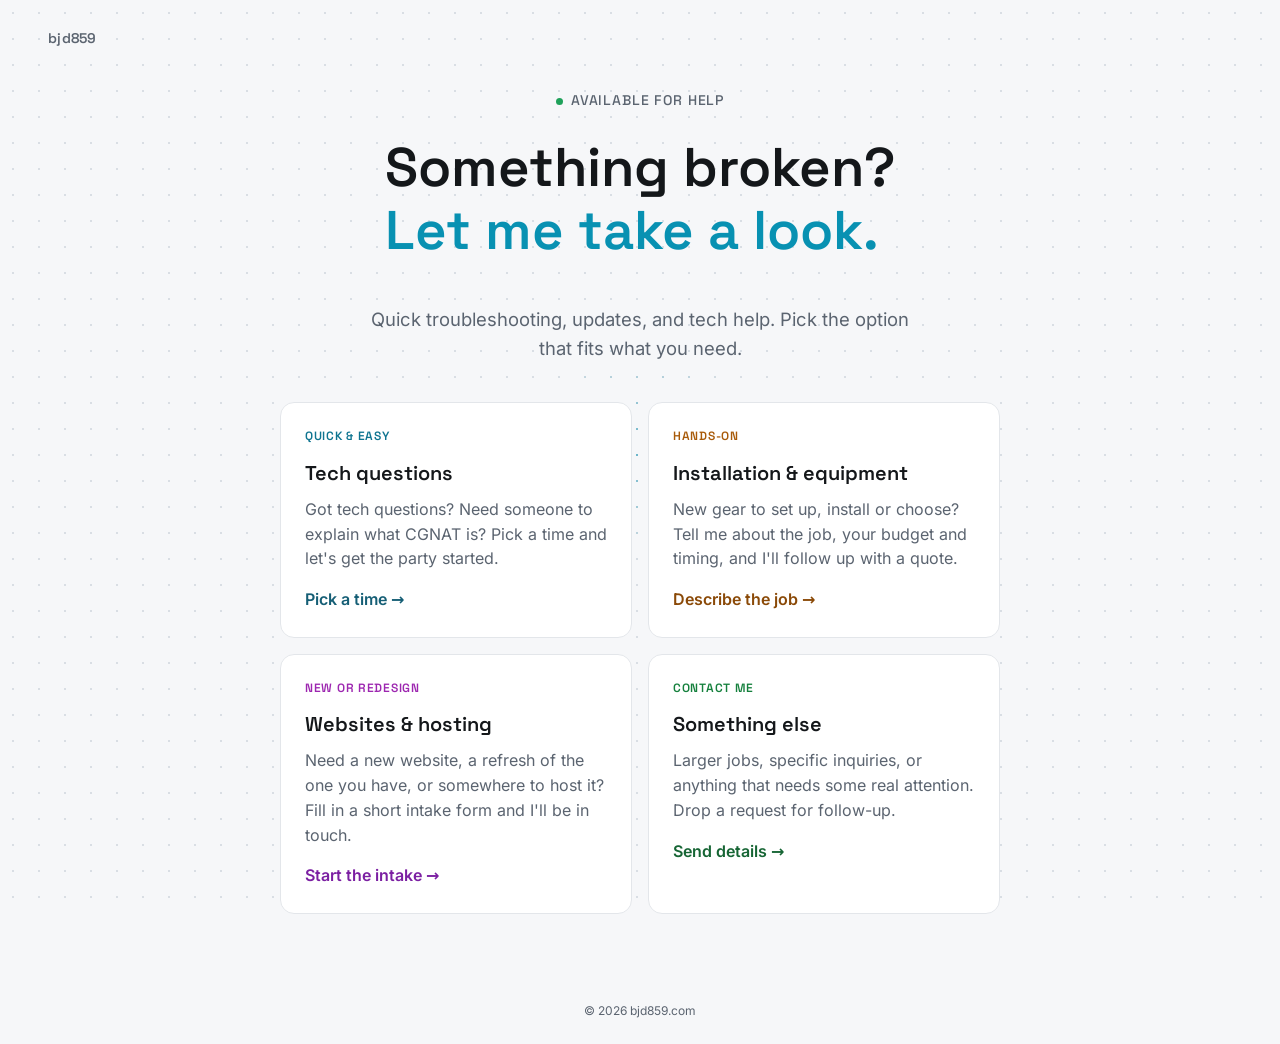
==== commit 60f89095: "Rename Websites to Websites & hosting; add hosting questions Card, page title and heading renamed. T" ====
--- a/index.html
+++ b/index.html
@@ -69,8 +69,8 @@
 
       <a class="card theme-web" href="/websites/">
         <span class="card__tag">New or redesign</span>
-        <h2 class="card__title">Websites</h2>
-        <p class="card__text">Need a new website or a refresh of the one you have? Fill in a short intake form and I'll be in touch.</p>
+        <h2 class="card__title">Websites &amp; hosting</h2>
+        <p class="card__text">Need a new website, a refresh of the one you have, or somewhere to host it? Fill in a short intake form and I'll be in touch.</p>
         <span class="card__go">Start the intake →</span>
       </a>
 
--- a/assets/css/styles.css
+++ b/assets/css/styles.css
@@ -31,15 +31,17 @@
   --shadow: 0 8px 24px rgb(20 23 26 / 0.08);
 
   /* One colour per service; cards, hero answers and form pages share them */
-  --c-tech: #3654f4;
-  --c-tech-dark: #2542c9;
+  --c-tech-bright: #0891b2;
+  --c-tech: #0e7490;
+  --c-tech-dark: #155e75;
   --c-install: #a85a09;
   --c-install-dark: #8a4907;
-  --c-web: #7c3aed;
-  --c-web-dark: #6d28d9;
+  --c-web: #9d27b0;
+  --c-web-dark: #7b1fa2;
   --c-else: #15803d;
   --c-else-dark: #166534;
 
+  --accent-bright: var(--c-tech-bright);
   --accent: var(--c-tech);
   --accent-dark: var(--c-tech-dark);
 
@@ -74,23 +76,29 @@
   --ease: 0.15s ease;
 }
 
-/* Service themes: set on a card, or on <body> for that service's page */
+/* Service themes: set on a card, or on <body> for that service's page.
+   --accent-bright is for large text and decoration only; small text and
+   buttons use --accent and --accent-dark, which pass AA at any size. */
 .theme-tech {
+  --accent-bright: var(--c-tech-bright);
   --accent: var(--c-tech);
   --accent-dark: var(--c-tech-dark);
 }
 
 .theme-install {
+  --accent-bright: var(--c-install);
   --accent: var(--c-install);
   --accent-dark: var(--c-install-dark);
 }
 
 .theme-web {
+  --accent-bright: var(--c-web);
   --accent: var(--c-web);
   --accent-dark: var(--c-web-dark);
 }
 
 .theme-else {
+  --accent-bright: var(--c-else);
   --accent: var(--c-else);
   --accent-dark: var(--c-else-dark);
 }
@@ -156,7 +164,7 @@
 }
 
 .dot-grid-highlight {
-  background-image: radial-gradient(circle, var(--accent) 1.5px, transparent 1.5px);
+  background-image: radial-gradient(circle, var(--accent-bright) 1.5px, transparent 1.5px);
   opacity: 0.55;
   mask-image: radial-gradient(
     circle var(--glow-radius) at var(--x, 50%) var(--y, 50%),
@@ -280,7 +288,7 @@
 }
 
 .hero__line--bottom {
-  color: var(--c-tech);
+  color: var(--c-tech-bright);
 }
 
 .hero__line[data-tone="install"] { color: var(--c-install); }
@@ -383,7 +391,7 @@
 
 .card:hover,
 .card:focus-visible {
-  border-color: var(--accent);
+  border-color: var(--accent-bright);
 }
 
 /* Panels (sub pages) */
@@ -508,7 +516,7 @@
   color: var(--text-muted);
 }
 
-.field input:not([type="checkbox"]),
+.field input:not([type="checkbox"], [type="radio"]),
 .field select,
 .field textarea {
   width: 100%;
